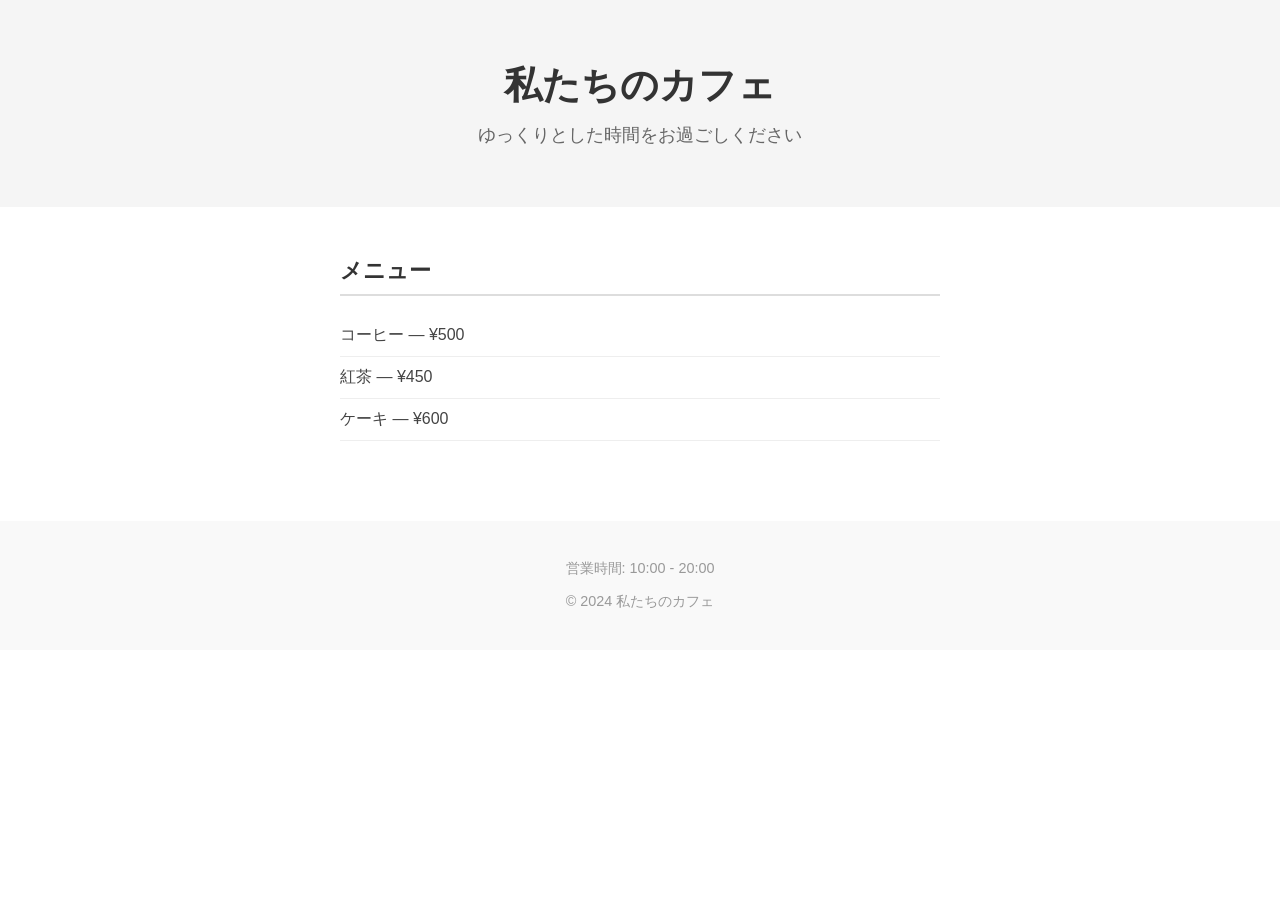
==== conflict-resolve-challenge/top-page.html @ 2061c158 "ファイル名修正" ====
<!DOCTYPE html>
<html lang="ja">
  <head>
    <meta charset="UTF-8" />
    <title>私たちのカフェ</title>
    <style>
      body {
        font-family: sans-serif;
        background-color: #ffffff;
        color: #333333;
        margin: 0;
        padding: 0;
      }

      /* ヒーローセクション */
      .hero {
        background-color: #f5f5f5;
        padding: 60px 40px;
        text-align: center;
      }

      h1 {
        font-size: 2.4rem;
        color: #333333;
        margin: 0 0 12px;
      }

      .tagline {
        font-size: 1.1rem;
        color: #666666;
        margin: 0;
      }

      /* メニューセクション */
      .menu-section {
        max-width: 600px;
        margin: 48px auto;
        padding: 0 24px;
      }

      .menu-section h2 {
        font-size: 1.4rem;
        color: #333333;
        border-bottom: 2px solid #dddddd;
        padding-bottom: 8px;
      }

      .menu-section ul {
        list-style: none;
        padding: 0;
      }

      .menu-section li {
        padding: 10px 0;
        border-bottom: 1px solid #eeeeee;
        color: #444444;
      }

      /* フッター */
      footer {
        margin-top: 80px;
        padding: 24px;
        text-align: center;
        background-color: #f9f9f9;
        color: #999999;
        font-size: 0.9rem;
      }
    </style>
  </head>
  <body>
    <div class="hero">
      <h1>私たちのカフェ</h1>
      <p class="tagline">ゆっくりとした時間をお過ごしください</p>
    </div>

    <div class="menu-section">
      <h2>メニュー</h2>
      <ul>
        <li>コーヒー — ¥500</li>
        <li>紅茶 — ¥450</li>
        <li>ケーキ — ¥600</li>
      </ul>
    </div>

    <footer>
      <p>営業時間: 10:00 - 20:00</p>
      <p>© 2024 私たちのカフェ</p>
    </footer>
  </body>
</html>
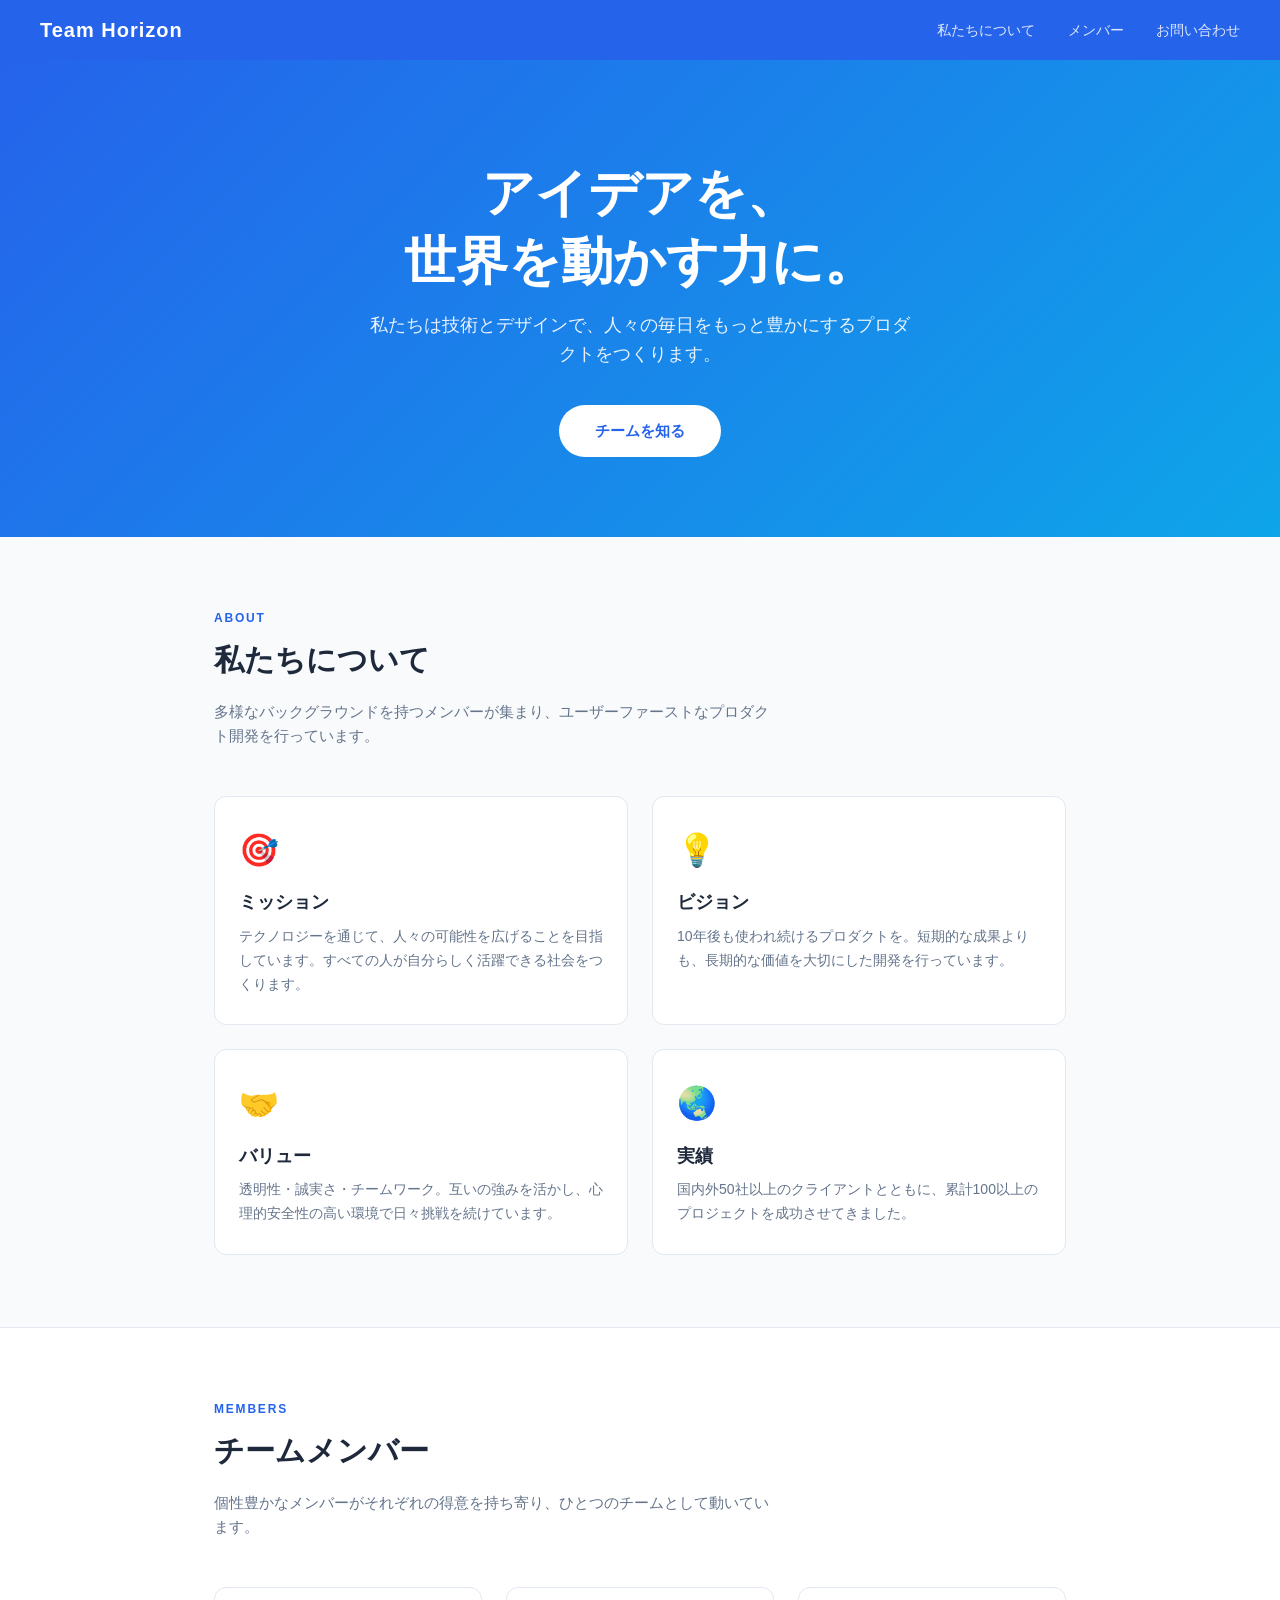
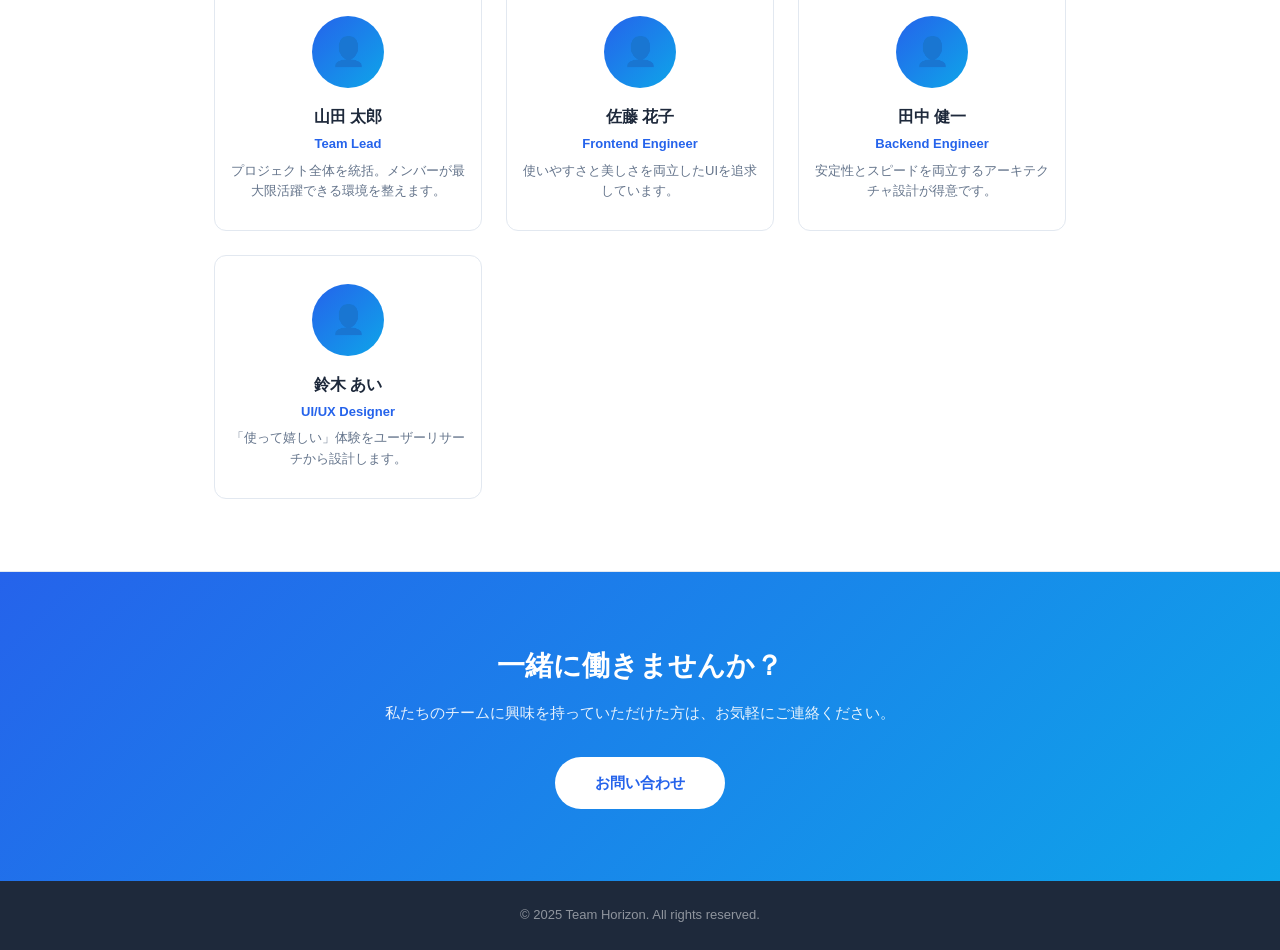
==== commit 97d21614: "コンフリクト解消のワークショップ追加" ====
--- a/conflict-resolve-challenge/top-page.html
+++ b/conflict-resolve-challenge/top-page.html
@@ -2,89 +2,425 @@
 <html lang="ja">
   <head>
     <meta charset="UTF-8" />
-    <title>私たちのカフェ</title>
+    <meta name="viewport" content="width=device-width, initial-scale=1.0" />
+    <title>Team Horizon</title>
     <style>
-      body {
-        font-family: sans-serif;
-        background-color: #ffffff;
-        color: #333333;
+      /* ============================================
+       編集ポイント A：テーマカラーを変えてみよう
+       好きな色コードに書き換えてください
+       例） 青 → #2563eb  緑 → #16a34a  紫 → #7c3aed
+    ============================================ */
+      :root {
+        --color-primary: #2563eb; /* メインカラー（ナビ・ボタン・見出し） */
+        --color-accent: #0ea5e9; /* アクセントカラー（グラデーション） */
+        --color-bg: #f8fafc; /* ページ背景 */
+        --color-text: #1e293b; /* 本文テキスト */
+        --color-muted: #64748b; /* サブテキスト */
+      }
+
+      *,
+      *::before,
+      *::after {
         margin: 0;
         padding: 0;
+        box-sizing: border-box;
+      }
+
+      body {
+        font-family: "Hiragino Sans", "Meiryo", sans-serif;
+        background: var(--color-bg);
+        color: var(--color-text);
+        line-height: 1.6;
+      }
+
+      /* ナビゲーション */
+      nav {
+        background: var(--color-primary);
+        padding: 0 40px;
+        display: flex;
+        align-items: center;
+        justify-content: space-between;
+        height: 60px;
+        position: sticky;
+        top: 0;
+        z-index: 100;
+      }
+
+      .nav-logo {
+        color: #fff;
+        font-size: 20px;
+        font-weight: bold;
+        letter-spacing: 0.05em;
+        text-decoration: none;
+      }
+
+      .nav-links a {
+        color: rgba(255, 255, 255, 0.85);
+        text-decoration: none;
+        margin-left: 28px;
+        font-size: 14px;
+        transition: color 0.2s;
+      }
+
+      .nav-links a:hover {
+        color: #fff;
       }
 
       /* ヒーローセクション */
       .hero {
-        background-color: #f5f5f5;
-        padding: 60px 40px;
+        background: linear-gradient(
+          135deg,
+          var(--color-primary),
+          var(--color-accent)
+        );
+        color: #fff;
         text-align: center;
-      }
-
-      h1 {
-        font-size: 2.4rem;
-        color: #333333;
-        margin: 0 0 12px;
-      }
-
-      .tagline {
-        font-size: 1.1rem;
-        color: #666666;
-        margin: 0;
-      }
-
-      /* メニューセクション */
-      .menu-section {
-        max-width: 600px;
-        margin: 48px auto;
-        padding: 0 24px;
-      }
-
-      .menu-section h2 {
-        font-size: 1.4rem;
-        color: #333333;
-        border-bottom: 2px solid #dddddd;
-        padding-bottom: 8px;
-      }
-
-      .menu-section ul {
-        list-style: none;
-        padding: 0;
-      }
-
-      .menu-section li {
-        padding: 10px 0;
-        border-bottom: 1px solid #eeeeee;
-        color: #444444;
+        padding: 100px 24px 80px;
+      }
+
+      .hero h1 {
+        font-size: clamp(28px, 5vw, 52px);
+        font-weight: bold;
+        line-height: 1.3;
+        margin-bottom: 16px;
+      }
+
+      .hero p {
+        font-size: 18px;
+        opacity: 0.9;
+        max-width: 540px;
+        margin: 0 auto 36px;
+      }
+
+      .hero-btn {
+        display: inline-block;
+        background: #fff;
+        color: var(--color-primary);
+        font-weight: bold;
+        font-size: 15px;
+        padding: 14px 36px;
+        border-radius: 50px;
+        text-decoration: none;
+        transition: transform 0.2s, box-shadow 0.2s;
+      }
+
+      .hero-btn:hover {
+        transform: translateY(-2px);
+        box-shadow: 0 8px 20px rgba(0, 0, 0, 0.15);
+      }
+
+      /* セクション共通 */
+      section {
+        max-width: 900px;
+        margin: 0 auto;
+        padding: 72px 24px;
+      }
+
+      .section-label {
+        font-size: 12px;
+        font-weight: bold;
+        letter-spacing: 0.15em;
+        color: var(--color-primary);
+        text-transform: uppercase;
+        margin-bottom: 8px;
+      }
+
+      .section-title {
+        font-size: 30px;
+        font-weight: bold;
+        margin-bottom: 16px;
+      }
+
+      .section-lead {
+        color: var(--color-muted);
+        font-size: 15px;
+        max-width: 560px;
+        margin-bottom: 48px;
+      }
+
+      /* 私たちについてカード */
+      .about-grid {
+        display: grid;
+        grid-template-columns: 1fr 1fr;
+        gap: 24px;
+      }
+
+      @media (max-width: 600px) {
+        .about-grid {
+          grid-template-columns: 1fr;
+        }
+      }
+
+      .about-card {
+        background: #fff;
+        border: 1px solid #e2e8f0;
+        border-radius: 12px;
+        padding: 28px 24px;
+      }
+
+      .about-card-icon {
+        font-size: 32px;
+        margin-bottom: 12px;
+      }
+
+      .about-card h3 {
+        font-size: 18px;
+        font-weight: bold;
+        margin-bottom: 8px;
+      }
+
+      .about-card p {
+        font-size: 14px;
+        color: var(--color-muted);
+        line-height: 1.7;
+      }
+
+      /* メンバーセクション */
+      .members-section {
+        background: #fff;
+        border-top: 1px solid #e2e8f0;
+        border-bottom: 1px solid #e2e8f0;
+      }
+
+      .members-grid {
+        display: grid;
+        grid-template-columns: repeat(auto-fit, minmax(200px, 1fr));
+        gap: 24px;
+      }
+
+      .member-card {
+        text-align: center;
+        padding: 28px 16px;
+        border: 1px solid #e2e8f0;
+        border-radius: 12px;
+        transition: box-shadow 0.2s;
+      }
+
+      .member-card:hover {
+        box-shadow: 0 4px 16px rgba(0, 0, 0, 0.08);
+      }
+
+      .member-avatar {
+        width: 72px;
+        height: 72px;
+        border-radius: 50%;
+        background: linear-gradient(
+          135deg,
+          var(--color-primary),
+          var(--color-accent)
+        );
+        display: flex;
+        align-items: center;
+        justify-content: center;
+        font-size: 28px;
+        margin: 0 auto 16px;
+        color: #fff;
+      }
+
+      .member-name {
+        font-size: 16px;
+        font-weight: bold;
+        margin-bottom: 4px;
+      }
+      .member-role {
+        font-size: 13px;
+        color: var(--color-primary);
+        font-weight: bold;
+        margin-bottom: 6px;
+      }
+      .member-bio {
+        font-size: 13px;
+        color: var(--color-muted);
+        line-height: 1.6;
+      }
+
+      /* お問い合わせ */
+      .contact-section {
+        text-align: center;
+        background: linear-gradient(
+          135deg,
+          var(--color-primary),
+          var(--color-accent)
+        );
+        color: #fff;
+        padding: 72px 24px;
+      }
+
+      .contact-section h2 {
+        font-size: 28px;
+        font-weight: bold;
+        margin-bottom: 12px;
+      }
+      .contact-section p {
+        opacity: 0.9;
+        margin-bottom: 32px;
+        font-size: 15px;
+      }
+
+      .contact-btn {
+        display: inline-block;
+        background: #fff;
+        color: var(--color-primary);
+        font-weight: bold;
+        padding: 14px 40px;
+        border-radius: 50px;
+        text-decoration: none;
+        font-size: 15px;
       }
 
       /* フッター */
       footer {
-        margin-top: 80px;
+        background: var(--color-text);
+        color: rgba(255, 255, 255, 0.5);
+        text-align: center;
         padding: 24px;
-        text-align: center;
-        background-color: #f9f9f9;
-        color: #999999;
-        font-size: 0.9rem;
+        font-size: 13px;
       }
     </style>
   </head>
   <body>
+    <!-- ナビゲーション -->
+    <nav>
+      <!-- ============================================
+         編集ポイント B：チーム名・会社名を変えよう
+    ============================================ -->
+      <a href="#" class="nav-logo">Team Horizon</a>
+      <div class="nav-links">
+        <a href="#about">私たちについて</a>
+        <a href="#members">メンバー</a>
+        <a href="#contact">お問い合わせ</a>
+      </div>
+    </nav>
+
+    <!-- ヒーローセクション -->
     <div class="hero">
-      <h1>私たちのカフェ</h1>
-      <p class="tagline">ゆっくりとした時間をお過ごしください</p>
+      <!-- ============================================
+         編集ポイント C：キャッチコピーを変えよう
+    ============================================ -->
+      <h1>アイデアを、<br />世界を動かす力に。</h1>
+
+      <!-- ============================================
+         編集ポイント D：サブコピーを変えよう
+    ============================================ -->
+      <p>
+        私たちは技術とデザインで、人々の毎日をもっと豊かにするプロダクトをつくります。
+      </p>
+
+      <a href="#about" class="hero-btn">チームを知る</a>
     </div>
 
-    <div class="menu-section">
-      <h2>メニュー</h2>
-      <ul>
-        <li>コーヒー — ¥500</li>
-        <li>紅茶 — ¥450</li>
-        <li>ケーキ — ¥600</li>
-      </ul>
+    <!-- 私たちについて -->
+    <section id="about">
+      <div class="section-label">About</div>
+      <h2 class="section-title">私たちについて</h2>
+      <p class="section-lead">
+        多様なバックグラウンドを持つメンバーが集まり、ユーザーファーストなプロダクト開発を行っています。
+      </p>
+
+      <div class="about-grid">
+        <!-- ============================================
+           編集ポイント E：カードのタイトルと説明を変えよう
+      ============================================ -->
+        <div class="about-card">
+          <div class="about-card-icon">🎯</div>
+          <h3>ミッション</h3>
+          <p>
+            テクノロジーを通じて、人々の可能性を広げることを目指しています。すべての人が自分らしく活躍できる社会をつくります。
+          </p>
+        </div>
+
+        <div class="about-card">
+          <div class="about-card-icon">💡</div>
+          <h3>ビジョン</h3>
+          <p>
+            10年後も使われ続けるプロダクトを。短期的な成果よりも、長期的な価値を大切にした開発を行っています。
+          </p>
+        </div>
+
+        <div class="about-card">
+          <div class="about-card-icon">🤝</div>
+          <h3>バリュー</h3>
+          <p>
+            透明性・誠実さ・チームワーク。互いの強みを活かし、心理的安全性の高い環境で日々挑戦を続けています。
+          </p>
+        </div>
+
+        <div class="about-card">
+          <div class="about-card-icon">🌏</div>
+          <h3>実績</h3>
+          <p>
+            国内外50社以上のクライアントとともに、累計100以上のプロジェクトを成功させてきました。
+          </p>
+        </div>
+      </div>
+    </section>
+
+    <!-- メンバー -->
+    <div class="members-section" id="members">
+      <section>
+        <div class="section-label">Members</div>
+        <h2 class="section-title">チームメンバー</h2>
+        <p class="section-lead">
+          個性豊かなメンバーがそれぞれの得意を持ち寄り、ひとつのチームとして動いています。
+        </p>
+
+        <div class="members-grid">
+          <!-- ============================================
+             編集ポイント F：名前・役職・自己紹介を変えよう
+        ============================================ -->
+          <div class="member-card">
+            <div class="member-avatar">👤</div>
+            <div class="member-name">山田 太郎</div>
+            <div class="member-role">Team Lead</div>
+            <div class="member-bio">
+              プロジェクト全体を統括。メンバーが最大限活躍できる環境を整えます。
+            </div>
+          </div>
+
+          <div class="member-card">
+            <div class="member-avatar">👤</div>
+            <div class="member-name">佐藤 花子</div>
+            <div class="member-role">Frontend Engineer</div>
+            <div class="member-bio">
+              使いやすさと美しさを両立したUIを追求しています。
+            </div>
+          </div>
+
+          <div class="member-card">
+            <div class="member-avatar">👤</div>
+            <div class="member-name">田中 健一</div>
+            <div class="member-role">Backend Engineer</div>
+            <div class="member-bio">
+              安定性とスピードを両立するアーキテクチャ設計が得意です。
+            </div>
+          </div>
+
+          <div class="member-card">
+            <div class="member-avatar">👤</div>
+            <div class="member-name">鈴木 あい</div>
+            <div class="member-role">UI/UX Designer</div>
+            <div class="member-bio">
+              「使って嬉しい」体験をユーザーリサーチから設計します。
+            </div>
+          </div>
+        </div>
+      </section>
     </div>
 
+    <!-- お問い合わせ -->
+    <div class="contact-section" id="contact">
+      <h2>一緒に働きませんか？</h2>
+      <p>
+        私たちのチームに興味を持っていただけた方は、お気軽にご連絡ください。
+      </p>
+      <a href="mailto:hello@team-horizon.example" class="contact-btn"
+        >お問い合わせ</a
+      >
+    </div>
+
+    <!-- フッター -->
     <footer>
-      <p>営業時間: 10:00 - 20:00</p>
-      <p>© 2024 私たちのカフェ</p>
+      <p>&copy; 2025 Team Horizon. All rights reserved.</p>
     </footer>
   </body>
 </html>
